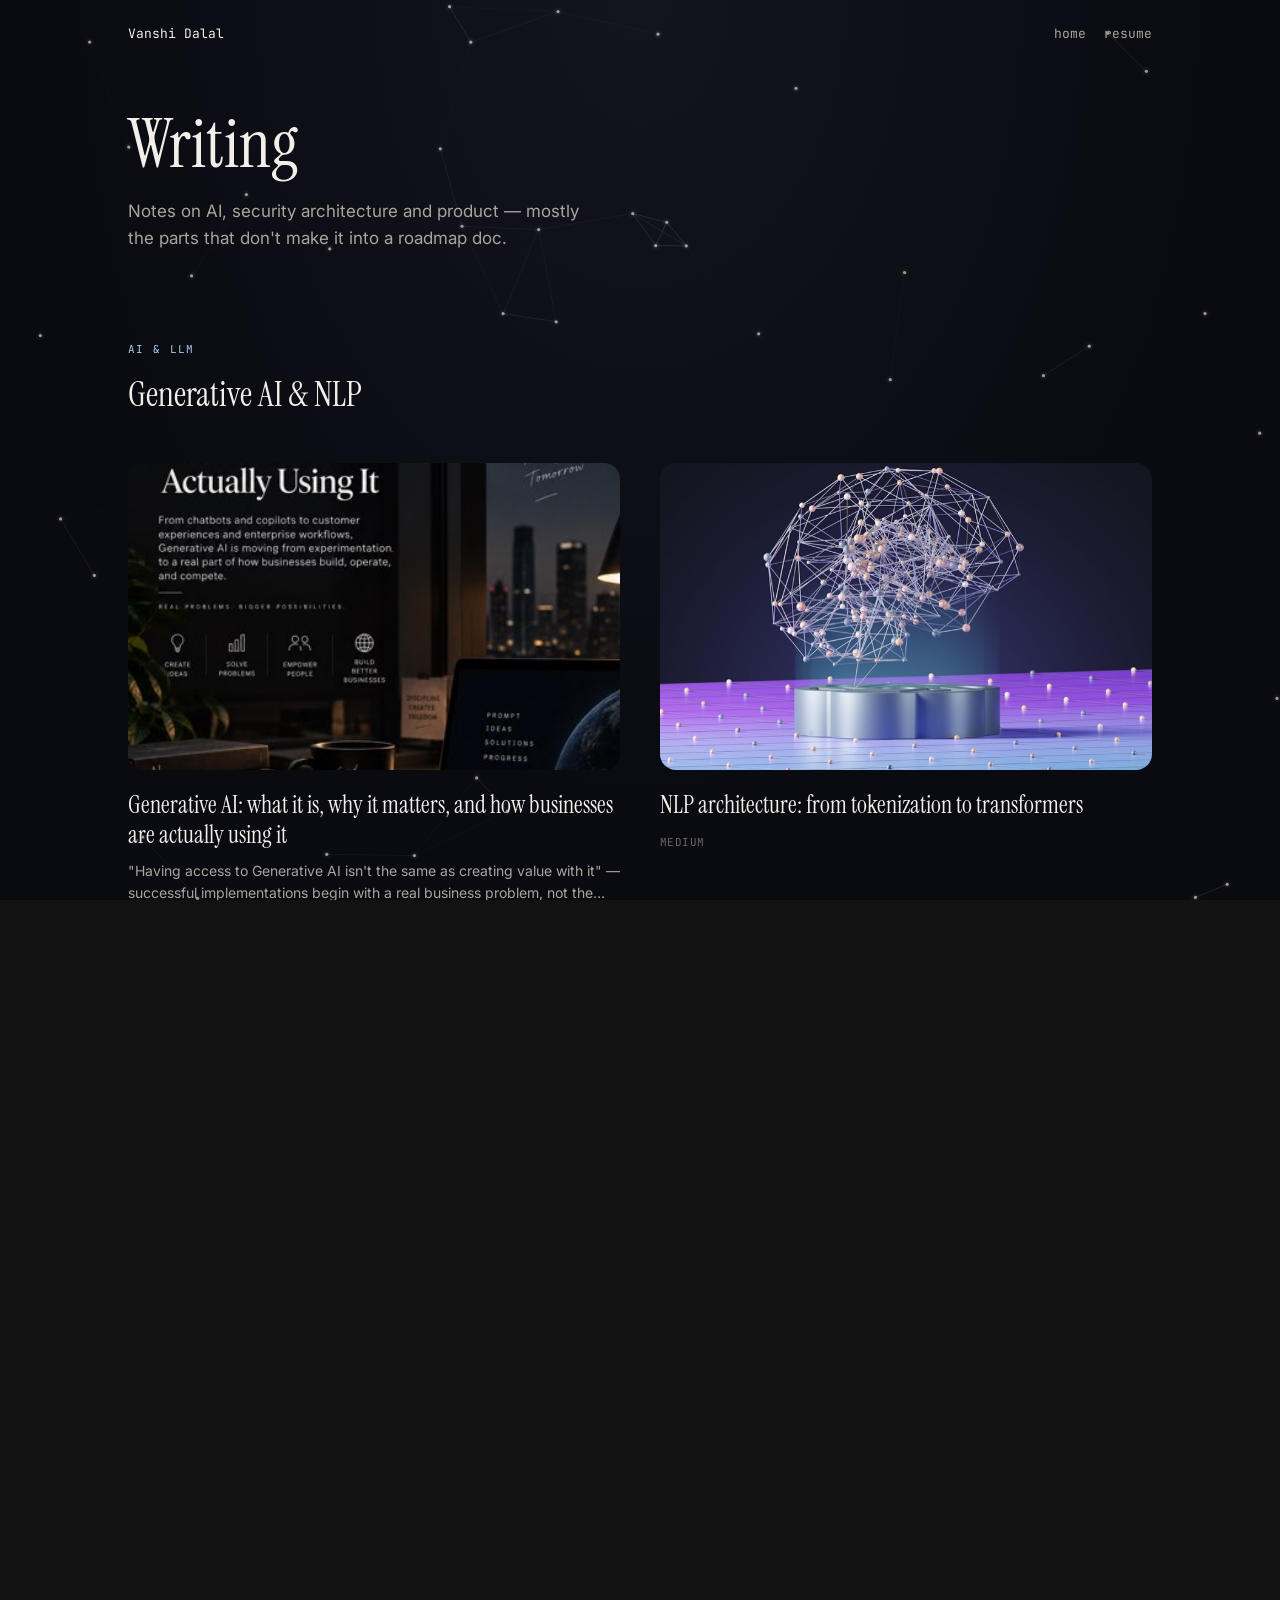
==== blog.html @ af18b709 "new ui added" ====
<!DOCTYPE html>
<html lang="en">
<head>
<meta charset="UTF-8" />
<meta name="viewport" content="width=device-width, initial-scale=1.0" />
<meta name="color-scheme" content="dark" />
<meta name="theme-color" content="#0A0A11" />
<link rel="icon" href="favicon.svg" type="image/svg+xml" />
<link rel="icon" href="favicon-32.png" sizes="32x32" type="image/png" />
<link rel="icon" href="favicon-16.png" sizes="16x16" type="image/png" />
<link rel="apple-touch-icon" href="apple-touch-icon.png" />
<title>Writing — Vanshi Dalal</title>
<meta name="description" content="Notes on AI, security architecture and product management, by Vanshi Dalal." />
<link rel="canonical" href="https://vanshid.space/blog.html" />
<link rel="preconnect" href="https://fonts.googleapis.com">
<link rel="preconnect" href="https://fonts.gstatic.com" crossorigin>
<link href="https://fonts.googleapis.com/css2?family=Instrument+Serif:ital@0;1&family=Inter:wght@400;500&family=JetBrains+Mono:wght@400;500&display=swap" rel="stylesheet">
<link rel="stylesheet" href="style.css">
</head>
<body>

<canvas id="bg-field" aria-hidden="true"></canvas>

<div class="blog-page">

  <nav class="nav">
    <span class="wordmark">Vanshi Dalal</span>
    <span class="nav-links">
      <a class="nav-link" href="index.html">home</a>
      <a class="nav-link" href="Vanshi_Dalal_Resume.pdf" target="_blank" rel="noopener">resume</a>
    </span>
  </nav>

  <div class="blog-hero">
    <h1>Writing</h1>
    <p>Notes on AI, security architecture and product — mostly the parts that don't make it into a roadmap doc.</p>
  </div>

  <div class="blog-section">
    <div class="blog-section-head">
      <span class="blog-eyebrow ai">AI &amp; LLM</span>
      <h2>Generative AI &amp; NLP</h2>
    </div>
    <div class="blog-grid">
      <a class="blog-card" href="https://medium.com/@vanshid/generative-ai-what-it-is-why-it-matters-and-how-businesses-are-actually-using-it-b1c0b585dc66" target="_blank" rel="noopener">
        <img class="blog-thumb" src="blog-images/genai.jpg" alt="" loading="lazy">
        <span class="blog-card-title">Generative AI: what it is, why it matters, and how businesses are actually using it</span>
        <span class="blog-card-excerpt">"Having access to Generative AI isn't the same as creating value with it" — successful implementations begin with a real business problem, not the technology.</span>
        <span class="blog-card-meta">Medium · Sep 3, 2026</span>
      </a>
      <a class="blog-card" href="https://medium.com/@vanshid/nlp-architecture-from-tokenization-to-transformers-3b67cdd61f2b" target="_blank" rel="noopener">
        <img class="blog-thumb" src="blog-images/nlp.jpg" alt="" loading="lazy">
        <span class="blog-card-title">NLP architecture: from tokenization to transformers</span>
        <span class="blog-card-meta">Medium</span>
      </a>
      <a class="blog-card" href="https://medium.com/@vanshid/mastering-ai-prompts-turning-questions-into-powerful-results-90d9b0e3a906" target="_blank" rel="noopener">
        <img class="blog-thumb" src="blog-images/prompts.jpg" alt="" loading="lazy">
        <span class="blog-card-title">Mastering AI prompts: turning questions into powerful results</span>
        <span class="blog-card-meta">Medium</span>
      </a>
    </div>
  </div>

  <div class="blog-section">
    <div class="blog-section-head">
      <span class="blog-eyebrow sec">Security</span>
      <h2>Cybersecurity &amp; hacking</h2>
    </div>
    <div class="blog-grid">
      <a class="blog-card" href="https://medium.com/@vanshid/zero-trust-sase-the-biggest-shift-in-enterprise-networking-since-the-internet-f64c7d6f6fe0" target="_blank" rel="noopener">
        <img class="blog-thumb" src="blog-images/zerotrust.jpg" alt="" loading="lazy">
        <span class="blog-card-title">Zero Trust &amp; SASE: the biggest shift in enterprise networking since the internet</span>
        <span class="blog-card-excerpt">"Identity is the new perimeter" — how Zero Trust and SASE architectures replace outdated, firewall-centric approaches for cloud-first environments.</span>
        <span class="blog-card-meta">Medium · Jul 27, 2026</span>
      </a>
      <a class="blog-card" href="https://medium.com/@vanshid/the-18-000-mistake-why-small-businesses-can-no-longer-ignore-zero-trust-sase-b5d103574777" target="_blank" rel="noopener">
        <img class="blog-thumb" src="blog-images/18k.jpg" alt="" loading="lazy">
        <span class="blog-card-title">The $18,000 mistake: why small businesses can no longer ignore Zero Trust &amp; SASE</span>
        <span class="blog-card-excerpt">A realistic scenario where compromised credentials cascade into full organizational compromise — smaller orgs are attractive targets precisely because they lack dedicated security resources.</span>
        <span class="blog-card-meta">Medium · Jul 27, 2026</span>
      </a>
      <a class="blog-card" href="https://medium.com/@vanshid/part-i-behind-the-screens-a-practical-guide-to-how-hacking-really-works-20e6189881da" target="_blank" rel="noopener">
        <img class="blog-thumb" src="blog-images/hacking.jpg" alt="" loading="lazy">
        <span class="blog-card-title">Part I: behind the screens — a practical guide to how hacking really works</span>
        <span class="blog-card-meta">Medium</span>
      </a>
      <a class="blog-card" href="https://medium.com/@vanshid/understanding-cybersecurity-architecture-technologies-and-flows-797b14acb6c2" target="_blank" rel="noopener">
        <img class="blog-thumb" src="blog-images/cybersec.jpg" alt="" loading="lazy">
        <span class="blog-card-title">Understanding cybersecurity: architecture, technologies, and flows</span>
        <span class="blog-card-meta">Medium</span>
      </a>
    </div>
  </div>

  <div class="blog-section">
    <div class="blog-section-head">
      <span class="blog-eyebrow pm">Product</span>
      <h2>Product management</h2>
    </div>
    <div class="blog-grid">
      <a class="blog-card" href="https://medium.com/@vanshid/product-management-building-products-is-easy-building-value-is-hard-33bf43f98741" target="_blank" rel="noopener">
        <img class="blog-thumb" src="blog-images/pmvalue.jpg" alt="" loading="lazy">
        <span class="blog-card-title">Product management: building products is easy, building value is hard</span>
        <span class="blog-card-excerpt">"Great products are built by understanding people better than everyone else" — product strategy is human-centered, not about shipping maximum features.</span>
        <span class="blog-card-meta">Medium · May 14, 2026</span>
      </a>
      <a class="blog-card" href="https://medium.com/@vanshid/assets-vs-d3b083df672d" target="_blank" rel="noopener">
        <img class="blog-thumb" src="blog-images/assets.jpg" alt="" loading="lazy">
        <span class="blog-card-title">Assets vs. liabilities: the rich people game</span>
        <span class="blog-card-excerpt">Dissecting what builds long-term value versus what silently drains it — most "luxuries" are liabilities in disguise.</span>
        <span class="blog-card-meta">Medium</span>
      </a>
    </div>
  </div>

  <div style="flex:1"></div>

  <footer class="site-footer">
    <span class="footer-note">© Vanshi Dalal</span>
    <a class="coffee-link" href="mailto:vanshid1904@gmail.com">
      <svg viewBox="0 0 24 24" fill="none" stroke="currentColor" stroke-width="1.6" stroke-linecap="round" stroke-linejoin="round" aria-hidden="true"><path d="M4 4h16v13H7l-3 3V4z"/><path d="M8 9h8M8 12.5h5"/></svg>
      let's connect — vanshid1904@gmail.com
    </a>
  </footer>

</div>

<script src="script.js"></script>
</body>
</html>
---- style.css ----
:root{
  --bg: #0A0A11;
  --bg-glow: #14141F;
  --ink: #F1EFE8;
  --ink-soft: #A9A59C;
  --ink-faint: #6E6A61;
  --line: #26252E;
  --line-strong: #37363F;
  --accent: #D97A44;

  --chip-1-bg: #2A2340; --chip-1-fg: #C7BBEE;
  --chip-2-bg: #1C3327; --chip-2-fg: #A6D9BF;
  --chip-3-bg: #362316; --chip-3-fg: #EFBFA0;
  --chip-4-bg: #33202A; --chip-4-fg: #EEB4CB;
  --chip-5-bg: #1E2C40; --chip-5-fg: #A9C8EE;
  --chip-6-bg: #362B12; --chip-6-fg: #EDCE8E;

  --field-dot: rgba(241, 239, 232, 0.6);
  --field-line: rgba(241, 239, 232, 0.14);

  --serif: 'Instrument Serif', Georgia, serif;
  --sans: 'Inter', -apple-system, BlinkMacSystemFont, sans-serif;
  --mono: 'JetBrains Mono', ui-monospace, monospace;
}

*{ box-sizing: border-box; }

@media (prefers-reduced-motion: reduce){
  *{ animation-duration: 0.01ms !important; transition-duration: 0.01ms !important; }
}

html, body{ height: 100%; }
html{ overflow-x: hidden; color-scheme: dark; }
body{
  margin: 0;
  overflow-x: hidden;
  background: radial-gradient(ellipse at top, var(--bg-glow) 0%, var(--bg) 65%);
  color: var(--ink);
  font-family: var(--sans);
  font-size: 16px;
  line-height: 1.6;
  -webkit-font-smoothing: antialiased;
}

a{ color: inherit; }

#bg-field{
  position: fixed;
  inset: 0;
  z-index: 0;
  pointer-events: none;
  display: block;
}

.page{
  position: relative;
  z-index: 1;
  min-height: 100vh;
  min-height: 100dvh;
  display: flex;
  flex-direction: column;
  padding: 24px 28px 0;
  max-width: 1400px;
  width: 100%;
  margin: 0 auto;
}

.nav{
  display: flex;
  justify-content: space-between;
  align-items: center;
  font-family: var(--mono);
  font-size: 13px;
  flex-shrink: 0;
}
.wordmark{ color: var(--ink); }
.nav-links{ display: flex; align-items: center; gap: 18px; }
.nav-link{ text-decoration: none; color: var(--ink-soft); }
.nav-link:hover{ color: var(--ink); }
.nav-link:focus-visible{ outline: 1.5px solid var(--ink); outline-offset: 3px; }

.headline{
  margin-top: 36px;
  max-width: 640px;
  flex-shrink: 0;
}
.headline h1{
  font-family: var(--serif);
  font-weight: 400;
  margin: 0;
  font-size: clamp(34px, 5.8vw, 56px);
  line-height: 1.15;
  letter-spacing: 0;
}
#cycle{
  display: inline-block;
  text-align: left;
  white-space: nowrap;
  color: var(--accent);
  transition: opacity 0.25s ease;
}
.mobile-break{ display: none; }
.sub{
  font-size: 16px;
  line-height: 1.65;
  letter-spacing: 0.005em;
  color: var(--ink-soft);
  max-width: 440px;
  margin: 18px 0 0;
}

/* ---------- session replay: touch the dots directly, no separate scrubber ---------- */
.replay-stage{
  position: relative;
  flex: 1;
  min-height: 320px;
  margin-top: 18px;
  cursor: pointer;
  touch-action: none; /* we handle the drag ourselves; stops the page from scrolling under the finger */
  -webkit-user-select: none;
  user-select: none;
}

.replay-node{
  position: absolute;
  width: 9px; height: 9px;
  border-radius: 50%;
  background: var(--bg);
  border: 1.5px solid var(--ink-soft);
  transform: translate(-50%, -50%);
  transition: background 0.2s ease, border-color 0.2s ease, box-shadow 0.2s ease, transform 0.2s ease;
  pointer-events: none;
}
.replay-node.active{
  background: var(--accent);
  border-color: var(--accent);
  box-shadow: 0 0 0 8px rgba(217, 122, 68, 0.18);
  transform: translate(-50%, -50%) scale(1.3);
}

.replay-cursor{
  position: absolute;
  width: 20px; height: 20px;
  z-index: 5;
  pointer-events: none;
  transition: left 0.05s linear, top 0.05s linear;
}
.replay-cursor svg{ width: 100%; height: 100%; filter: drop-shadow(0 2px 4px rgba(0,0,0,0.5)); }

.replay-card{
  position: absolute;
  width: 240px;
  background: #101017;
  border: 1px solid var(--line);
  border-radius: 10px;
  padding: 11px 13px;
  font-family: var(--mono);
  font-size: 12.5px;
  line-height: 1.6;
  color: var(--ink-soft);
  opacity: 0;
  transition: opacity 0.25s ease;
  transform: translate(-50%, 0);
  pointer-events: none;
  z-index: 6;
}
.replay-card.show{ opacity: 1; }
.replay-card-tag{
  display: block;
  color: var(--accent);
  margin-bottom: 4px;
  font-size: 10.5px;
  text-transform: uppercase;
  letter-spacing: 0.06em;
}

.console{
  flex-shrink: 0;
  border-top: 0.5px solid var(--line);
  padding: 14px 0;
  font-family: var(--mono);
  font-size: 13px;
  color: var(--ink-soft);
  display: flex;
  align-items: baseline;
  gap: 8px;
}
.console-prompt{ color: var(--accent); flex-shrink: 0; }

.cursor{
  flex-shrink: 0;
  color: var(--ink-faint);
  animation: blink 1.1s steps(1) infinite;
}
@keyframes blink{ 50%{ opacity: 0; } }

@media (min-width: 1200px){
  .replay-stage{ min-height: 420px; }
}

@media (max-width: 560px){
  .page{ padding: 20px 20px 0; }
  .nav{ flex-wrap: wrap; row-gap: 6px; }
  .nav-links{ flex-wrap: wrap; gap: 12px; }
  .headline{ margin-top: 28px; }
  .replay-stage{ min-height: 360px; }
  .replay-card{ width: 190px; font-size: 11px; padding: 9px 11px; }
  .console{ font-size: 12px; }
}

.site-footer{
  flex-shrink: 0;
  border-top: 0.5px solid var(--line);
  padding: 18px 0 28px;
  display: flex;
  justify-content: space-between;
  align-items: center;
  flex-wrap: wrap;
  gap: 14px;
}
.footer-note{
  font-family: var(--mono);
  font-size: 12.5px;
  color: var(--ink-faint);
}
.coffee-link{
  display: flex;
  align-items: center;
  gap: 8px;
  font-family: var(--mono);
  font-size: 13px;
  color: var(--ink-soft);
  text-decoration: none;
  border: 1px solid var(--line-strong);
  border-radius: 999px;
  padding: 8px 16px;
  transition: color 0.15s ease, border-color 0.15s ease;
}
.coffee-link:hover{ color: var(--ink); border-color: var(--ink-faint); }
.coffee-link svg{ width: 14px; height: 14px; flex-shrink: 0; }

/* ---------- blog page ---------- */
.blog-page{
  position: relative;
  z-index: 1;
  min-height: 100vh;
  min-height: 100dvh;
  display: flex;
  flex-direction: column;
  padding: 24px 28px 0;
  max-width: 1080px;
  width: 100%;
  margin: 0 auto;
}
.blog-hero{ margin-top: 64px; max-width: 640px; }
.blog-hero h1{
  font-family: var(--serif);
  font-weight: 400;
  margin: 0;
  font-size: clamp(40px, 7vw, 68px);
  line-height: 1.05;
}
.blog-hero p{
  color: var(--ink-soft);
  margin: 18px 0 0;
  max-width: 460px;
  font-size: 17px;
}
.blog-section{ margin-top: 88px; }
.blog-eyebrow{
  display: block;
  font-family: var(--mono);
  font-size: 11px;
  letter-spacing: 0.12em;
  text-transform: uppercase;
  margin-bottom: 10px;
}
.blog-eyebrow.ai{ color: var(--chip-5-fg); }
.blog-eyebrow.sec{ color: var(--chip-2-fg); }
.blog-eyebrow.pm{ color: var(--chip-6-fg); }
.blog-section-head h2{
  font-family: var(--serif);
  font-weight: 400;
  font-size: clamp(26px, 3.4vw, 34px);
  margin: 0 0 40px;
}

.blog-grid{
  display: grid;
  grid-template-columns: repeat(2, minmax(0, 1fr));
  column-gap: 40px;
  row-gap: 56px;
}
.blog-card{
  display: block;
  text-decoration: none;
  color: inherit;
}
.blog-thumb{
  display: block;
  width: 100%;
  aspect-ratio: 16 / 10;
  border-radius: 16px;
  object-fit: cover;
  background: var(--bg-glow);
  margin-bottom: 20px;
  transition: transform 0.35s cubic-bezier(.2,.7,.3,1);
}
.blog-card:hover .blog-thumb{ transform: scale(1.015); }
.blog-thumb.placeholder{
  display: flex;
  align-items: center;
  justify-content: center;
}
.blog-thumb.placeholder svg{ width: 34%; height: 34%; opacity: 0.9; }
.blog-thumb.placeholder.ai{ background: linear-gradient(150deg, var(--chip-5-bg), #101826); color: var(--chip-5-fg); }
.blog-thumb.placeholder.sec{ background: linear-gradient(150deg, var(--chip-2-bg), #0f1a14); color: var(--chip-2-fg); }
.blog-thumb.placeholder.pm{ background: linear-gradient(150deg, var(--chip-6-bg), #1c1608); color: var(--chip-6-fg); }
.blog-card-title{
  display: block;
  font-family: var(--serif);
  font-size: 24px;
  line-height: 1.25;
  color: var(--ink);
  transition: color 0.15s ease;
}
.blog-card:hover .blog-card-title{ color: var(--accent); }
.blog-card-excerpt{
  display: block;
  font-size: 14px;
  color: var(--ink-soft);
  margin-top: 10px;
  overflow: hidden;
  text-overflow: ellipsis;
  display: -webkit-box;
  -webkit-line-clamp: 2;
  -webkit-box-orient: vertical;
}
.blog-card-meta{
  display: block;
  font-family: var(--mono);
  font-size: 11px;
  letter-spacing: 0.04em;
  text-transform: uppercase;
  color: var(--ink-faint);
  margin-top: 14px;
}

@media (max-width: 720px){
  .blog-page{ padding: 20px 20px 0; }
  .blog-hero{ margin-top: 36px; }
  .blog-section{ margin-top: 60px; }
  .blog-grid{ grid-template-columns: 1fr; row-gap: 44px; }
}
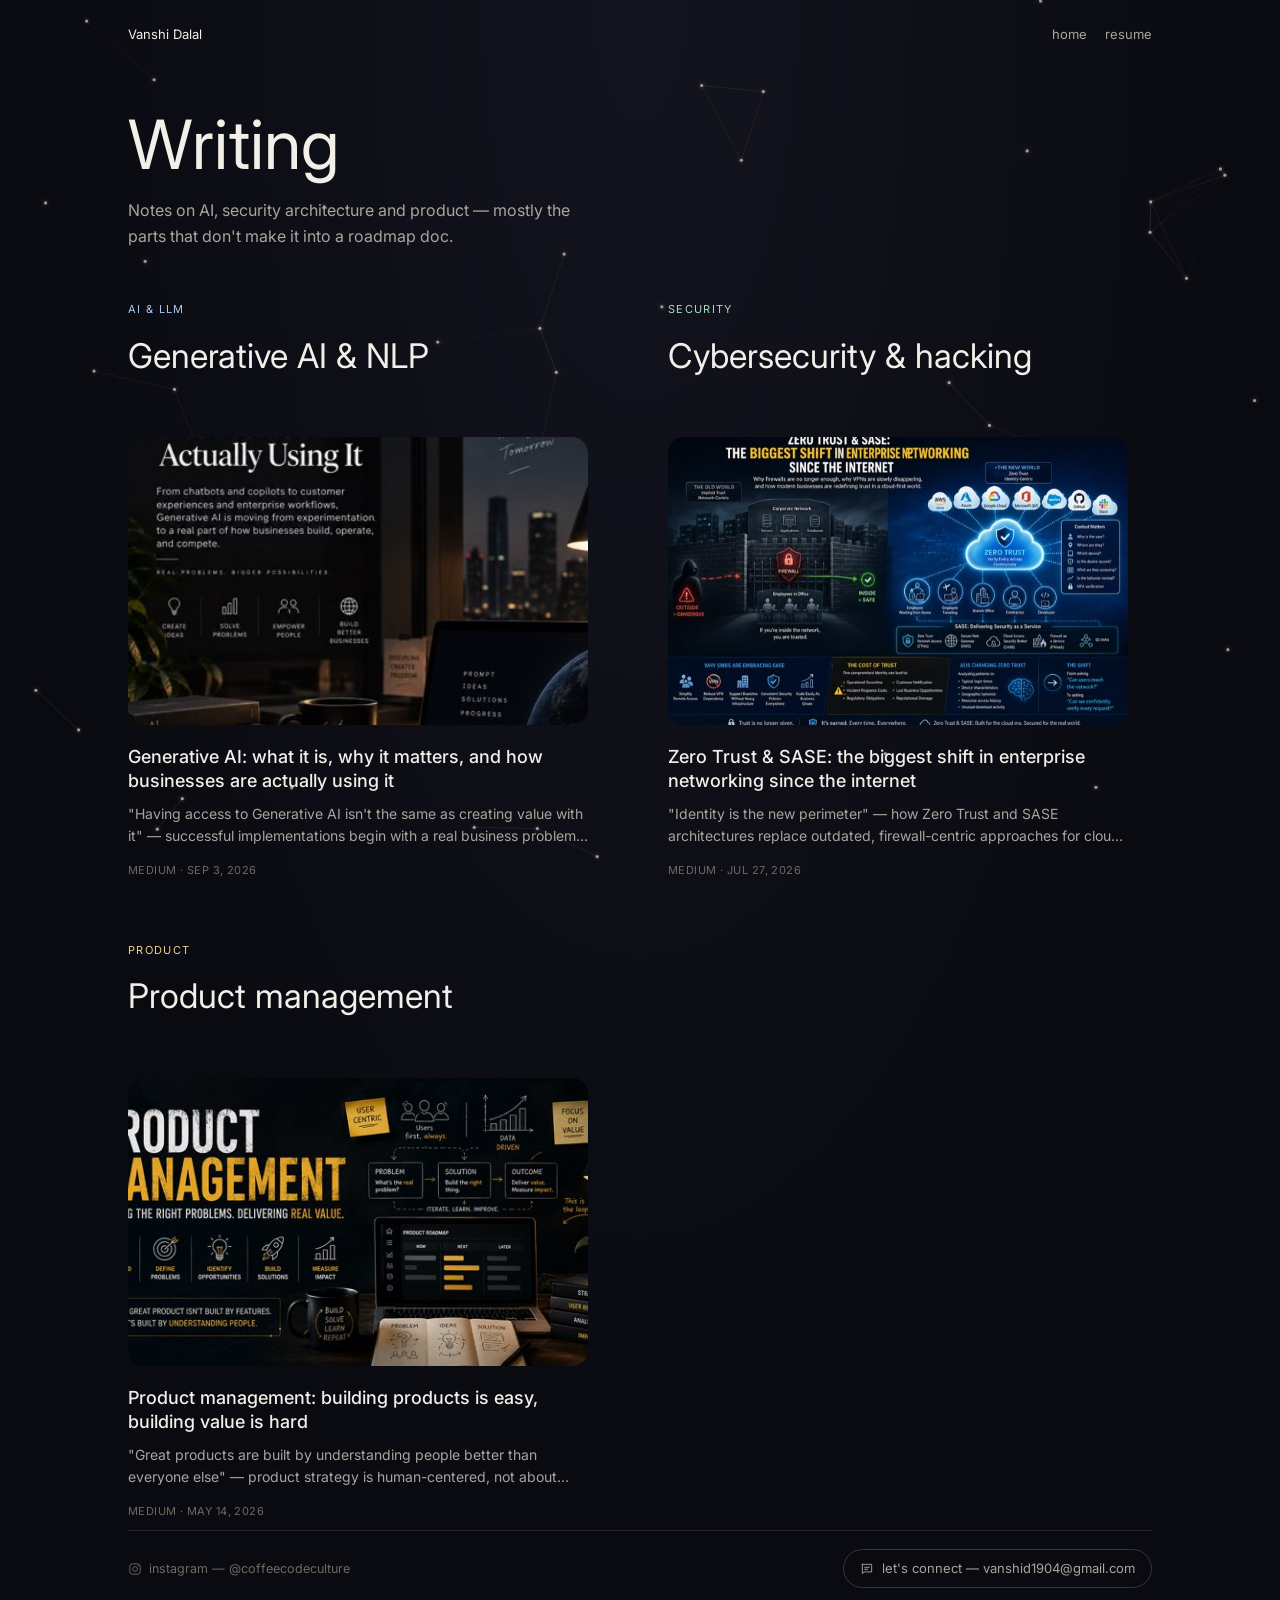
==== commit 2e6dd754: "reverted fragments" ====
--- a/blog.html
+++ b/blog.html
@@ -35,6 +35,8 @@
     <h1>Writing</h1>
     <p>Notes on AI, security architecture and product — mostly the parts that don't make it into a roadmap doc.</p>
   </div>
+
+  <div class="blog-sections">
 
   <div class="blog-section">
     <div class="blog-section-head">
@@ -113,10 +115,15 @@
     </div>
   </div>
 
+  </div>
+
   <div style="flex:1"></div>
 
   <footer class="site-footer">
-    <span class="footer-note">© Vanshi Dalal</span>
+    <a class="footer-note" href="https://www.instagram.com/coffeecodeculture" target="_blank" rel="noopener">
+      <svg viewBox="0 0 24 24" width="14" height="14" fill="none" stroke="currentColor" stroke-width="1.6" aria-hidden="true"><rect x="3" y="3" width="18" height="18" rx="5"/><circle cx="12" cy="12" r="4"/><circle cx="17.2" cy="6.8" r="1.1" fill="currentColor" stroke="none"/></svg>
+      instagram — @coffeecodeculture
+    </a>
     <a class="coffee-link" href="mailto:vanshid1904@gmail.com">
       <svg viewBox="0 0 24 24" fill="none" stroke="currentColor" stroke-width="1.6" stroke-linecap="round" stroke-linejoin="round" aria-hidden="true"><path d="M4 4h16v13H7l-3 3V4z"/><path d="M8 9h8M8 12.5h5"/></svg>
       let's connect — vanshid1904@gmail.com
--- a/style.css
+++ b/style.css
@@ -29,7 +29,10 @@
   *{ animation-duration: 0.01ms !important; transition-duration: 0.01ms !important; }
 }
 
-html, body{ height: 100%; }
+/* no height:100% here — combined with overflow-x:hidden it makes overflow-y
+   compute to auto, turning body into a fixed-height clipped box so the page
+   can't scroll at all. .page/.blog-page already own the full-height layout
+   via min-height:100dvh. */
 html{ overflow-x: hidden; color-scheme: dark; }
 body{
   margin: 0;
@@ -69,7 +72,7 @@
   display: flex;
   justify-content: space-between;
   align-items: center;
-  font-family: var(--mono);
+  font-family: var(--sans);
   font-size: 13px;
   flex-shrink: 0;
 }
@@ -85,7 +88,7 @@
   flex-shrink: 0;
 }
 .headline h1{
-  font-family: var(--serif);
+  font-family: var(--sans);
   font-weight: 400;
   margin: 0;
   font-size: clamp(34px, 5.8vw, 56px);
@@ -109,103 +112,67 @@
   margin: 18px 0 0;
 }
 
-/* ---------- session replay: touch the dots directly, no separate scrubber ---------- */
-.replay-stage{
+.stage{
   position: relative;
   flex: 1;
   min-height: 320px;
   margin-top: 18px;
-  cursor: pointer;
-  touch-action: none; /* we handle the drag ourselves; stops the page from scrolling under the finger */
-  -webkit-user-select: none;
-  user-select: none;
-}
-
-.replay-node{
-  position: absolute;
-  width: 9px; height: 9px;
-  border-radius: 50%;
-  background: var(--bg);
-  border: 1.5px solid var(--ink-soft);
-  transform: translate(-50%, -50%);
-  transition: background 0.2s ease, border-color 0.2s ease, box-shadow 0.2s ease, transform 0.2s ease;
-  pointer-events: none;
-}
-.replay-node.active{
-  background: var(--accent);
-  border-color: var(--accent);
-  box-shadow: 0 0 0 8px rgba(217, 122, 68, 0.18);
-  transform: translate(-50%, -50%) scale(1.3);
-}
-
-.replay-cursor{
-  position: absolute;
-  width: 20px; height: 20px;
-  z-index: 5;
-  pointer-events: none;
-  transition: left 0.05s linear, top 0.05s linear;
-}
-.replay-cursor svg{ width: 100%; height: 100%; filter: drop-shadow(0 2px 4px rgba(0,0,0,0.5)); }
-
-.replay-card{
-  position: absolute;
-  width: 240px;
-  background: #101017;
-  border: 1px solid var(--line);
-  border-radius: 10px;
-  padding: 11px 13px;
-  font-family: var(--mono);
-  font-size: 12.5px;
-  line-height: 1.6;
-  color: var(--ink-soft);
-  opacity: 0;
-  transition: opacity 0.25s ease;
-  transform: translate(-50%, 0);
-  pointer-events: none;
-  z-index: 6;
-}
-.replay-card.show{ opacity: 1; }
-.replay-card-tag{
-  display: block;
-  color: var(--accent);
-  margin-bottom: 4px;
-  font-size: 10.5px;
-  text-transform: uppercase;
-  letter-spacing: 0.06em;
 }
 
 .console{
   flex-shrink: 0;
   border-top: 0.5px solid var(--line);
   padding: 14px 0;
-  font-family: var(--mono);
+  font-family: var(--sans);
   font-size: 13px;
   color: var(--ink-soft);
   display: flex;
   align-items: baseline;
   gap: 8px;
 }
-.console-prompt{ color: var(--accent); flex-shrink: 0; }
-
+.console-prompt{ color: var(--accent); }
+#console-text{ color: var(--ink); }
 .cursor{
-  flex-shrink: 0;
   color: var(--ink-faint);
   animation: blink 1.1s steps(1) infinite;
 }
 @keyframes blink{ 50%{ opacity: 0; } }
 
-@media (min-width: 1200px){
-  .replay-stage{ min-height: 420px; }
-}
+.frag{
+  position: absolute;
+  padding: 7px 14px;
+  border-radius: 999px;
+  font-family: var(--sans);
+  font-size: 13px;
+  white-space: nowrap;
+  cursor: grab;
+  user-select: none;
+  -webkit-touch-callout: none;
+  touch-action: none;
+  z-index: 4;
+  will-change: transform;
+}
+.frag:active{ cursor: grabbing; }
+.frag:focus-visible{ outline: 1.5px solid var(--ink); outline-offset: 2px; }
+.frag.is-active{ box-shadow: 0 0 0 1.5px var(--ink) inset; z-index: 5; }
 
 @media (max-width: 560px){
   .page{ padding: 20px 20px 0; }
   .nav{ flex-wrap: wrap; row-gap: 6px; }
   .nav-links{ flex-wrap: wrap; gap: 12px; }
   .headline{ margin-top: 28px; }
-  .replay-stage{ min-height: 360px; }
-  .replay-card{ width: 190px; font-size: 11px; padding: 9px 11px; }
-  .console{ font-size: 12px; }
+  .stage{ min-height: 360px; }
+  .frag{ font-size: 12.5px; padding: 6px 12px; }
+  .mobile-break{ display: inline; }
+}
+
+@media (max-width: 380px){
+  .frag{
+    white-space: normal;
+    max-width: 58vw;
+    line-height: 1.3;
+    text-align: center;
+  }
 }
 
 .site-footer{
@@ -219,15 +186,22 @@
   gap: 14px;
 }
 .footer-note{
-  font-family: var(--mono);
+  display: flex;
+  align-items: center;
+  gap: 7px;
+  font-family: var(--sans);
   font-size: 12.5px;
   color: var(--ink-faint);
-}
+  text-decoration: none;
+  transition: color 0.15s ease;
+}
+a.footer-note:hover{ color: var(--ink-soft); }
+.footer-note svg{ flex-shrink: 0; }
 .coffee-link{
   display: flex;
   align-items: center;
   gap: 8px;
-  font-family: var(--mono);
+  font-family: var(--sans);
   font-size: 13px;
   color: var(--ink-soft);
   text-decoration: none;
@@ -254,22 +228,37 @@
 }
 .blog-hero{ margin-top: 64px; max-width: 640px; }
 .blog-hero h1{
-  font-family: var(--serif);
+  font-family: var(--sans);
   font-weight: 400;
   margin: 0;
   font-size: clamp(40px, 7vw, 68px);
   line-height: 1.05;
 }
 .blog-hero p{
+  font-family: var(--sans);
   color: var(--ink-soft);
   margin: 18px 0 0;
   max-width: 460px;
-  font-size: 17px;
-}
-.blog-section{ margin-top: 88px; }
+  font-size: 16px;
+}
+/* minmax(0, 1fr), not 1fr: a bare 1fr track has an auto minimum, so the
+   horizontal carousel's max-content width (every card side by side) forces
+   the column — and the whole page — wider than the viewport */
+.blog-sections{
+  display: grid;
+  grid-template-columns: minmax(0, 1fr);
+  column-gap: 56px;
+  row-gap: 0;
+}
+.blog-section{ margin-top: 52px; min-width: 0; }
+
+@media (min-width: 860px){
+  .blog-sections{ grid-template-columns: repeat(2, minmax(0, 1fr)); }
+  .blog-sections .blog-section:nth-child(3){ grid-column: 1 / -1; }
+}
 .blog-eyebrow{
   display: block;
-  font-family: var(--mono);
+  font-family: var(--sans);
   font-size: 11px;
   letter-spacing: 0.12em;
   text-transform: uppercase;
@@ -279,23 +268,44 @@
 .blog-eyebrow.sec{ color: var(--chip-2-fg); }
 .blog-eyebrow.pm{ color: var(--chip-6-fg); }
 .blog-section-head h2{
-  font-family: var(--serif);
+  font-family: var(--sans);
   font-weight: 400;
   font-size: clamp(26px, 3.4vw, 34px);
   margin: 0 0 40px;
 }
 
+/* horizontal, swipe/scroll carousel — one card at a time, centered, no arrows */
+.blog-carousel{ position: relative; }
 .blog-grid{
-  display: grid;
-  grid-template-columns: repeat(2, minmax(0, 1fr));
-  column-gap: 40px;
-  row-gap: 56px;
-}
+  display: flex;
+  align-items: center;
+  overflow-x: auto;
+  overflow-y: hidden;
+  scroll-snap-type: x mandatory;
+  -webkit-overflow-scrolling: touch;
+  width: min(460px, 100%);
+  padding: 14px 0 10px;
+  scrollbar-width: none;
+  -ms-overflow-style: none;
+}
+.blog-grid::-webkit-scrollbar{ display: none; }
 .blog-card{
   display: block;
+  flex: 0 0 100%;
+  width: 100%;
+  scroll-snap-align: center;
+  scroll-snap-stop: always;
   text-decoration: none;
   color: inherit;
-}
+  /* opacity/scale/shadow are driven per-frame by JS as you scroll — this is just the resting state */
+  opacity: 1;
+  transform: scale(1);
+  will-change: transform, opacity, filter;
+}
+.blog-card .blog-thumb{
+  transition: box-shadow 0.2s ease;
+}
+
 .blog-thumb{
   display: block;
   width: 100%;
@@ -318,15 +328,17 @@
 .blog-thumb.placeholder.pm{ background: linear-gradient(150deg, var(--chip-6-bg), #1c1608); color: var(--chip-6-fg); }
 .blog-card-title{
   display: block;
-  font-family: var(--serif);
-  font-size: 24px;
-  line-height: 1.25;
+  font-family: var(--sans);
+  font-weight: 500;
+  font-size: 18px;
+  line-height: 1.35;
   color: var(--ink);
   transition: color 0.15s ease;
 }
 .blog-card:hover .blog-card-title{ color: var(--accent); }
 .blog-card-excerpt{
   display: block;
+  font-family: var(--sans);
   font-size: 14px;
   color: var(--ink-soft);
   margin-top: 10px;
@@ -338,7 +350,7 @@
 }
 .blog-card-meta{
   display: block;
-  font-family: var(--mono);
+  font-family: var(--sans);
   font-size: 11px;
   letter-spacing: 0.04em;
   text-transform: uppercase;
@@ -349,6 +361,5 @@
 @media (max-width: 720px){
   .blog-page{ padding: 20px 20px 0; }
   .blog-hero{ margin-top: 36px; }
-  .blog-section{ margin-top: 60px; }
-  .blog-grid{ grid-template-columns: 1fr; row-gap: 44px; }
-}
+  .blog-section{ margin-top: 44px; }
+}
